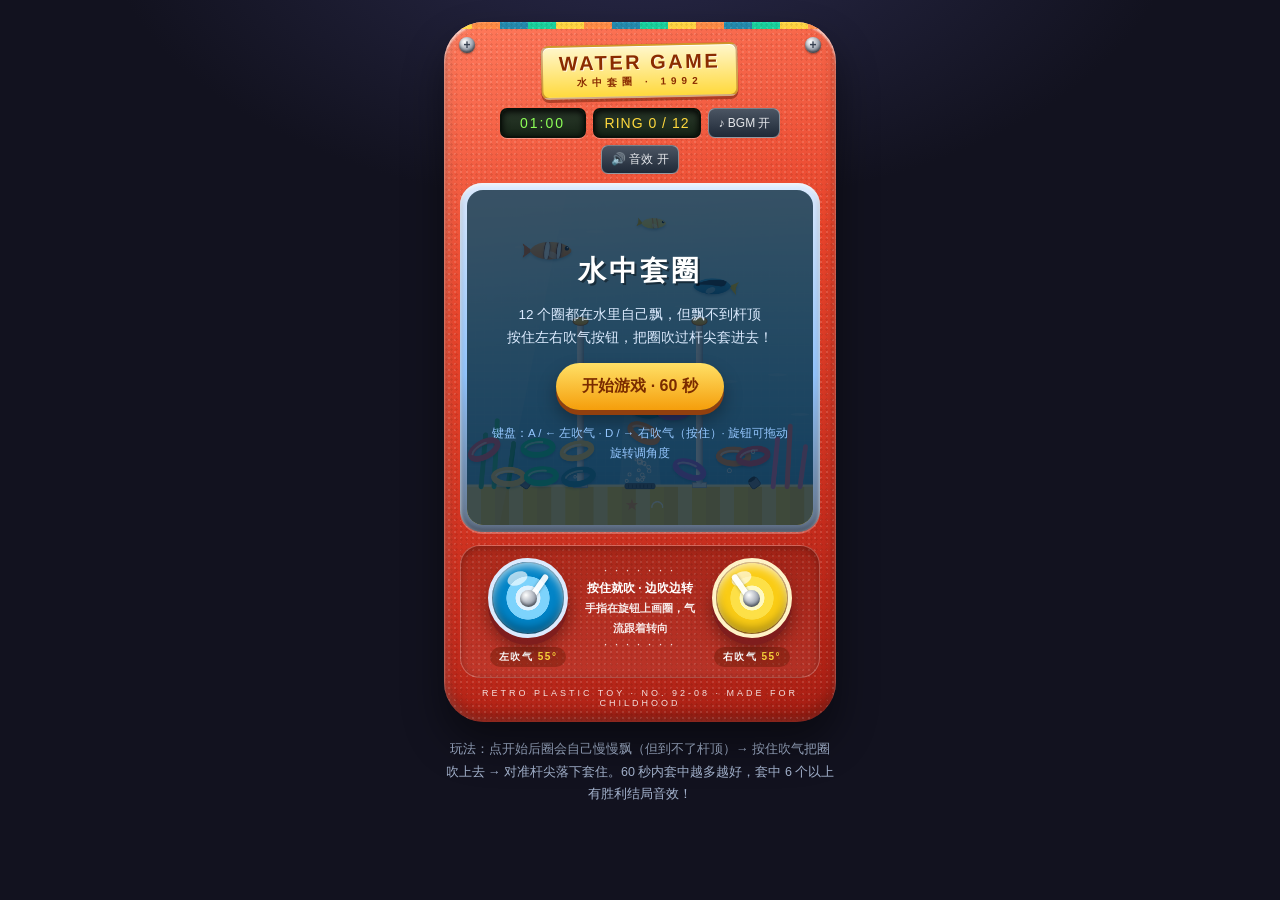
==== index.html @ 5433d4f1 "Add files via upload" ====
<!DOCTYPE html>
<html lang="zh-CN">
<head>
<meta charset="UTF-8" />
<meta name="viewport" content="width=device-width, initial-scale=1.0, maximum-scale=1.0, user-scalable=no" />
<title>Water Ring Toss · 水中套圈游戏机</title>
<meta name="description" content="A retro handheld water ring toss game. 60 seconds, 12 rings, tropical fish, BGM and sound effects. Pure HTML/CSS/JS." />
<link rel="stylesheet" href="style.css" />
</head>
<body>
  <main class="machine" id="machine">
    <div class="rainbow"></div>
    <div class="grain"></div>
    <div class="screw tl">+</div>
    <div class="screw tr">+</div>

    <header class="plate-wrap">
      <div class="plate">
        <div class="plate-title">WATER GAME</div>
        <div class="plate-sub">水中套圈 · 1992</div>
      </div>
      <div class="hud">
        <div class="lcd" id="timer">01:00</div>
        <div class="lcd gold" id="score">RING 0 / 12</div>
        <button class="bgm-btn" id="bgmBtn" type="button">♪ BGM 开</button>
        <button class="bgm-btn" id="sfxBtn" type="button">🔊 音效 开</button>
        <button class="sound-btn" id="soundBtn" type="button">🔊 点我开启声音</button>
      </div>
    </header>

    <section class="tank-bezel">
      <div class="tank-wrap">
        <canvas id="game" width="640" height="620"></canvas>
        <div class="overlay" id="overlay">
          <h2 id="ovTitle">水中套圈</h2>
          <p id="ovText">12 个圈都在水里自己飘，但飘不到杆顶<br/>按住左右吹气按钮，把圈吹过杆尖套进去！</p>
          <button id="startBtn" type="button">开始游戏 · 60 秒</button>
          <p class="ov-small">键盘：A / ← 左吹气 · D / → 右吹气（按住）· 旋钮可拖动旋转调角度</p>
        </div>
      </div>
    </section>

    <section class="pump-panel">
      <div class="pump-side">
        <button class="pump blue" id="leftBtn" type="button" aria-label="左吹气旋钮"><span class="needle" id="leftNeedle"></span><span class="hub"></span></button>
        <span class="pump-label">左吹气 <b id="leftAngle">55°</b></span>
      </div>
      <div class="pump-mid">
        <div class="dots">· · · · · · ·</div>
        <p>按住就吹 · 边吹边转<br/><small>手指在旋钮上画圈，气流跟着转向</small></p>
        <div class="dots">· · · · · · ·</div>
      </div>
      <div class="pump-side">
        <button class="pump yellow" id="rightBtn" type="button" aria-label="右吹气旋钮"><span class="needle" id="rightNeedle"></span><span class="hub"></span></button>
        <span class="pump-label">右吹气 <b id="rightAngle">55°</b></span>
      </div>
    </section>

    <footer class="foot">RETRO PLASTIC TOY · NO. 92-08 · MADE FOR CHILDHOOD</footer>
  </main>

  <p class="hint">玩法：点开始后圈会自己慢慢飘（但到不了杆顶）→ 按住吹气把圈吹上去 → 对准杆尖落下套住。60 秒内套中越多越好，套中 6 个以上有胜利结局音效！</p>

<script src="script.js"></script>
</body>
</html>
---- style.css ----
* { box-sizing: border-box; margin: 0; padding: 0; -webkit-tap-highlight-color: transparent; }
body {
  font-family: ui-monospace, Menlo, Consolas, "PingFang SC", "Microsoft YaHei", sans-serif;
  background: radial-gradient(900px 500px at 50% -10%, #2b2b4d 0%, #12121f 60%);
  min-height: 100vh; display: flex; flex-direction: column; align-items: center;
  padding: 22px 12px 34px; color: #fff;
}
.machine {
  width: 392px; max-width: 96vw; position: relative; border-radius: 40px;
  padding: 16px 16px 14px; overflow: hidden; color: #fff;
  background: linear-gradient(165deg, #ff7a5c 0%, #e8452c 38%, #c92f1f 72%, #a81f14 100%);
  box-shadow: 0 22px 40px rgba(0,0,0,.45), inset 0 3px 2px rgba(255,255,255,.65),
    inset 0 -8px 14px rgba(0,0,0,.28), inset 3px 0 8px rgba(255,255,255,.18);
}
.rainbow { position: absolute; left: 0; right: 0; top: 0; height: 7px; opacity: .92;
  background: repeating-linear-gradient(90deg, #ffd93d 0 28px, #ff8c42 28px 56px, #118ab2 56px 84px, #06d6a0 84px 112px); }
.grain { position: absolute; inset: 0; opacity: .14; pointer-events: none;
  background-image: radial-gradient(rgba(60,10,0,.7) 1px, transparent 1.3px), radial-gradient(rgba(255,255,255,.85) .8px, transparent 1.2px);
  background-size: 5px 5px, 6px 6px; background-position: 0 0, 2px 3px; }
.screw { position: absolute; top: 15px; width: 16px; height: 16px; border-radius: 50%;
  background: radial-gradient(circle at 35% 30%, #fff, #9ca3af 55%, #4b5563);
  color: #374151; font-size: 12px; line-height: 16px; text-align: center; font-weight: 900;
  box-shadow: inset 0 -2px 3px rgba(0,0,0,.5), 0 1px 2px rgba(0,0,0,.4); z-index: 3; }
.screw.tl { left: 15px; } .screw.tr { right: 15px; }

.plate-wrap { position: relative; text-align: center; padding-top: 6px; z-index: 2; }
.plate { display: inline-block; background: linear-gradient(180deg, #fff7cc, #ffd93d);
  color: #8a2b00; border: 2px solid rgba(120,30,0,.35); border-radius: 8px; padding: 6px 16px 7px;
  box-shadow: 0 3px 0 rgba(90,20,0,.45), inset 0 1px 0 #fff; transform: rotate(-1.2deg); }
.plate-title { font-weight: 900; letter-spacing: 2.5px; font-size: 20px; line-height: 1; text-shadow: 1px 1px 0 rgba(255,255,255,.7); }
.plate-sub { font-size: 10px; letter-spacing: 5px; margin-top: 3px; font-weight: 700; }
.hud { display: flex; justify-content: center; gap: 7px; margin: 10px 0 9px; flex-wrap: wrap; }
.lcd { background: linear-gradient(180deg, #2b3a2b, #162416); color: #8dff57; border: 2px solid #0b120b;
  border-radius: 7px; padding: 5px 10px; font-size: 14px; letter-spacing: 2px;
  box-shadow: inset 0 2px 7px #000, 0 1px 0 rgba(255,255,255,.35); min-width: 86px; }
.lcd.gold { color: #ffd93d; letter-spacing: 1px; }
.lcd.warn { color: #ff5a4e; }
.bgm-btn { background: linear-gradient(180deg, #4b5563, #1f2937); color: #e5e7eb; border: 1px solid rgba(255,255,255,.4);
  border-radius: 7px; padding: 5px 9px; font-size: 12px; cursor: pointer; font-family: inherit; }
.bgm-btn.off { opacity: .55; }
.sound-btn { background: linear-gradient(180deg, #fde047, #f59e0b); color: #451a03; border: 2px solid #fff7cc;
  border-radius: 7px; padding: 5px 10px; font-size: 12px; font-weight: bold; cursor: pointer; font-family: inherit;
  animation: soundPulse 1.2s ease-in-out infinite; }
@keyframes soundPulse { 0%, 100% { transform: scale(1); } 50% { transform: scale(1.06); } }

.tank-bezel { position: relative; z-index: 2; background: linear-gradient(180deg, #dbeafe, #93c5fd 55%, #64748b);
  border-radius: 22px; padding: 7px;
  box-shadow: inset 0 2px 4px rgba(255,255,255,.9), inset 0 -3px 6px rgba(0,0,0,.35), 0 2px 0 rgba(255,255,255,.25); }
.tank-wrap { position: relative; border-radius: 16px; overflow: hidden; box-shadow: inset 0 4px 14px rgba(0,60,110,.35); }
canvas { display: block; width: 100%; height: auto; touch-action: none; }

.overlay { position: absolute; inset: 0; background: rgba(8, 35, 58, .78);
  display: flex; flex-direction: column; align-items: center; justify-content: center;
  gap: 13px; text-align: center; padding: 22px; z-index: 5; }
.overlay.hidden { display: none; }
.overlay h2 { font-size: 28px; letter-spacing: 3px; text-shadow: 2px 2px 0 rgba(0,0,0,.4); }
.overlay p { font-size: 13.5px; line-height: 1.75; color: #dbeafe; }
.overlay .ov-small { font-size: 11.5px; color: #93c5fd; }
.overlay button { background: linear-gradient(180deg, #ffe066, #f59e0b); color: #7a2b00; border: none;
  border-radius: 999px; padding: 13px 26px; font-size: 16px; font-weight: 900; cursor: pointer;
  box-shadow: 0 5px 0 #92400e, 0 10px 18px rgba(0,0,0,.35); font-family: inherit; }
.overlay button:active { transform: translateY(3px); box-shadow: 0 2px 0 #92400e; }

.pump-panel { position: relative; z-index: 2; margin-top: 13px;
  background: linear-gradient(180deg, rgba(0,0,0,.16), rgba(255,255,255,.07));
  border: 1.5px solid rgba(255,255,255,.22); border-radius: 20px; padding: 12px 12px 10px;
  box-shadow: inset 0 2px 7px rgba(0,0,0,.28); display: flex; justify-content: space-between; align-items: flex-start; }
.pump-side { text-align: center; }
.pump { width: 80px; height: 80px; border-radius: 50%; cursor: pointer; position: relative;
  touch-action: none; user-select: none; -webkit-user-select: none; }
.pump::after { content: ""; position: absolute; left: 15px; top: 10px; width: 21px; height: 13px;
  border-radius: 50%; background: rgba(255,255,255,.65); transform: rotate(-24deg); }
.pump .needle { position: absolute; left: 50%; top: 7px; width: 6px; height: 31px; margin-left: -3px;
  border-radius: 999px; background: rgba(255,255,255,.92); box-shadow: 0 1px 3px rgba(0,0,0,.35);
  transform-origin: 50% 33px; transform: rotate(35deg); pointer-events: none; z-index: 2;
  transition: transform 70ms linear; }
.pump .hub { position: absolute; left: 50%; top: 50%; width: 17px; height: 17px; margin: -8.5px 0 0 -8.5px;
  border-radius: 50%; background: radial-gradient(circle at 35% 30%, #fff, #9ca3af 60%, #4b5563);
  box-shadow: inset 0 -2px 3px rgba(0,0,0,.4); pointer-events: none; z-index: 3; }
.pump-label b { color: #ffd93d; }
.pump.blue { background: radial-gradient(circle, #e0f2fe 0 24%, #7dd3fc 25% 42%, #0284c7 43% 68%, #075985 69%);
  box-shadow: 0 7px 0 #7f1d1d, 0 12px 16px rgba(0,0,0,.35), inset 0 4px 8px rgba(255,255,255,.65), inset 0 -6px 10px rgba(0,0,0,.35);
  border: 4px solid #dbeafe; }
.pump.yellow { background: radial-gradient(circle, #fef9c3 0 24%, #fde047 25% 42%, #facc15 43% 68%, #a16207 69%);
  box-shadow: 0 7px 0 #7f1d1d, 0 12px 16px rgba(0,0,0,.35), inset 0 4px 8px rgba(255,255,255,.7), inset 0 -6px 10px rgba(0,0,0,.3);
  border: 4px solid #fef3c7; }
.pump.pressed { transform: translateY(5px); }
.pump.blue.pressed { box-shadow: 0 2px 0 #7f1d1d, inset 0 4px 8px rgba(255,255,255,.65); }
.pump.yellow.pressed { box-shadow: 0 2px 0 #7f1d1d, inset 0 4px 8px rgba(255,255,255,.7); }
.pump-label { display: inline-block; font-size: 10px; font-weight: 900; letter-spacing: 1.5px; margin-top: 9px;
  background: rgba(90,20,0,.35); padding: 3px 9px; border-radius: 999px; }
.pump-mid { text-align: center; font-size: 12px; font-weight: 800; line-height: 1.65; padding-top: 6px; }
.pump-mid small { font-weight: 600; opacity: .9; font-size: 11px; }
.pump-mid .dots { letter-spacing: 3px; font-size: 9px; opacity: .85; }

.foot { position: relative; z-index: 2; text-align: center; margin-top: 10px; font-size: 9px; letter-spacing: 3px; opacity: .85; }
.hint { max-width: 392px; margin-top: 16px; font-size: 12.5px; line-height: 1.8; color: #a5b4cf; text-align: center; }
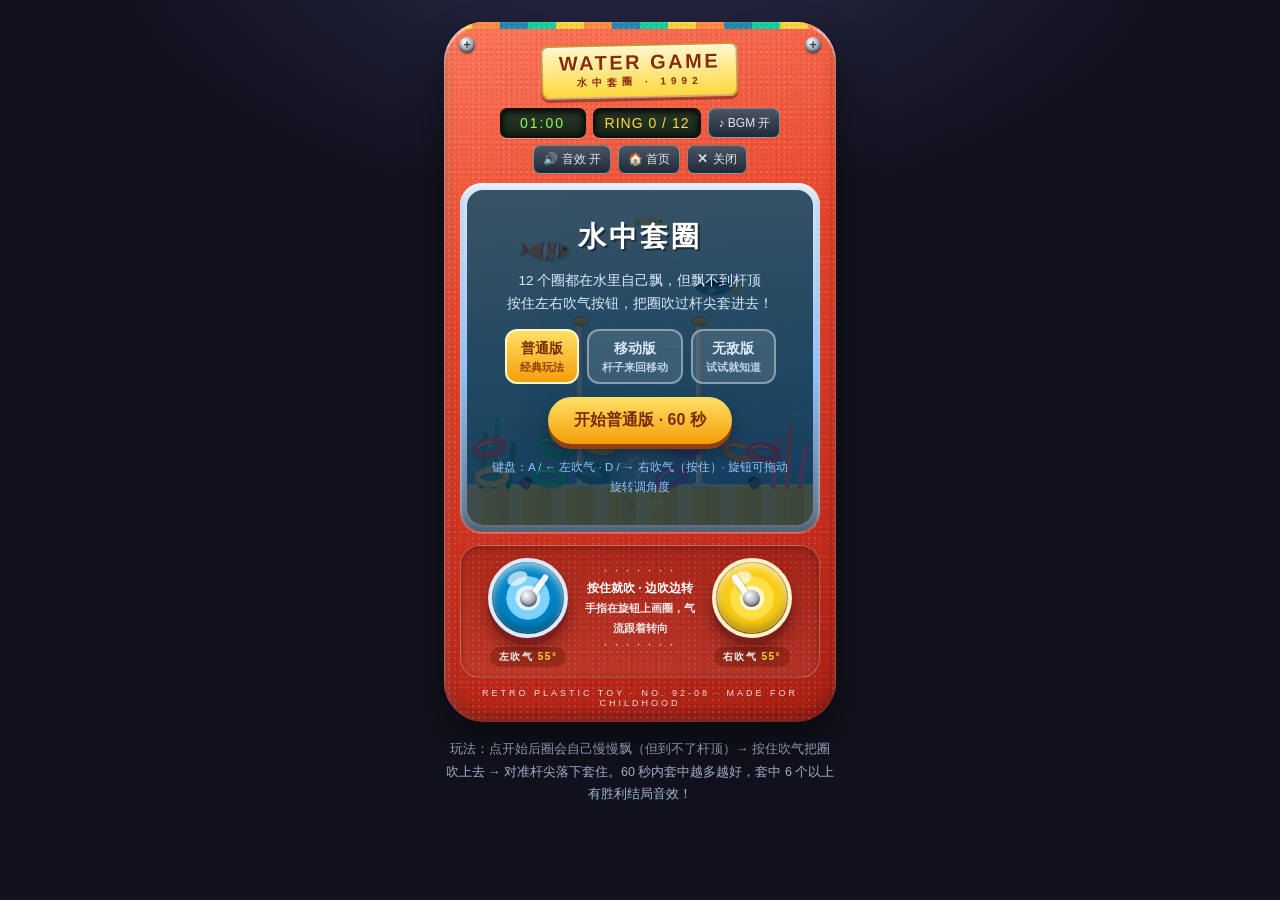
==== commit a7893af3: "Add files via upload" ====
--- a/index.html
+++ b/index.html
@@ -24,6 +24,8 @@
         <div class="lcd gold" id="score">RING 0 / 12</div>
         <button class="bgm-btn" id="bgmBtn" type="button">♪ BGM 开</button>
         <button class="bgm-btn" id="sfxBtn" type="button">🔊 音效 开</button>
+        <button class="bgm-btn" id="homeBtn" type="button">🏠 首页</button>
+        <button class="bgm-btn" id="closeBtn" type="button">✕ 关闭</button>
         <button class="sound-btn" id="soundBtn" type="button">🔊 点我开启声音</button>
       </div>
     </header>
@@ -34,7 +36,12 @@
         <div class="overlay" id="overlay">
           <h2 id="ovTitle">水中套圈</h2>
           <p id="ovText">12 个圈都在水里自己飘，但飘不到杆顶<br/>按住左右吹气按钮，把圈吹过杆尖套进去！</p>
-          <button id="startBtn" type="button">开始游戏 · 60 秒</button>
+          <div class="mode-row" id="modeRow">
+            <button class="mode-btn selected" data-mode="normal" type="button">普通版<small>经典玩法</small></button>
+            <button class="mode-btn" data-mode="hard" type="button">移动版<small>杆子来回移动</small></button>
+            <button class="mode-btn" data-mode="easy" type="button">无敌版<small>试试就知道</small></button>
+          </div>
+          <button id="startBtn" type="button">开始普通版 · 60 秒</button>
           <p class="ov-small">键盘：A / ← 左吹气 · D / → 右吹气（按住）· 旋钮可拖动旋转调角度</p>
         </div>
       </div>
@@ -59,7 +66,7 @@
     <footer class="foot">RETRO PLASTIC TOY · NO. 92-08 · MADE FOR CHILDHOOD</footer>
   </main>
 
-  <p class="hint">玩法：点开始后圈会自己慢慢飘（但到不了杆顶）→ 按住吹气把圈吹上去 → 对准杆尖落下套住。60 秒内套中越多越好，套中 6 个以上有胜利结局音效！</p>
+  <p class="hint" id="hint">玩法：点开始后圈会自己慢慢飘（但到不了杆顶）→ 按住吹气把圈吹上去 → 对准杆尖落下套住。60 秒内套中越多越好，套中 6 个以上有胜利结局音效！</p>
 
 <script src="script.js"></script>
 </body>
--- a/style.css
+++ b/style.css
@@ -1,4 +1,7 @@
 * { box-sizing: border-box; margin: 0; padding: 0; -webkit-tap-highlight-color: transparent; }
+/* Nothing in this game is selectable: long-pressing anywhere must never
+   pop the iOS/Android copy-paste menu while playing. */
+html, body { -webkit-user-select: none; user-select: none; -webkit-touch-callout: none; }
 body {
   font-family: ui-monospace, Menlo, Consolas, "PingFang SC", "Microsoft YaHei", sans-serif;
   background: radial-gradient(900px 500px at 50% -10%, #2b2b4d 0%, #12121f 60%);
@@ -95,3 +98,11 @@
 
 .foot { position: relative; z-index: 2; text-align: center; margin-top: 10px; font-size: 9px; letter-spacing: 3px; opacity: .85; }
 .hint { max-width: 392px; margin-top: 16px; font-size: 12.5px; line-height: 1.8; color: #a5b4cf; text-align: center; }
+
+.mode-row { display: flex; gap: 8px; justify-content: center; flex-wrap: wrap; }
+.overlay .mode-btn { background: rgba(255,255,255,.12); color: #dbeafe; border: 2px solid rgba(255,255,255,.4);
+  border-radius: 12px; padding: 8px 13px; font-size: 14px; font-weight: 900; cursor: pointer; font-family: inherit;
+  line-height: 1.35; box-shadow: none; }
+.overlay .mode-btn small { display: block; font-size: 10.5px; font-weight: 600; opacity: .85; margin-top: 2px; }
+.overlay .mode-btn.selected { background: linear-gradient(180deg, #ffe066, #f59e0b); color: #7a2b00; border-color: #fff7cc; }
+.overlay .mode-btn:active { transform: translateY(0); }
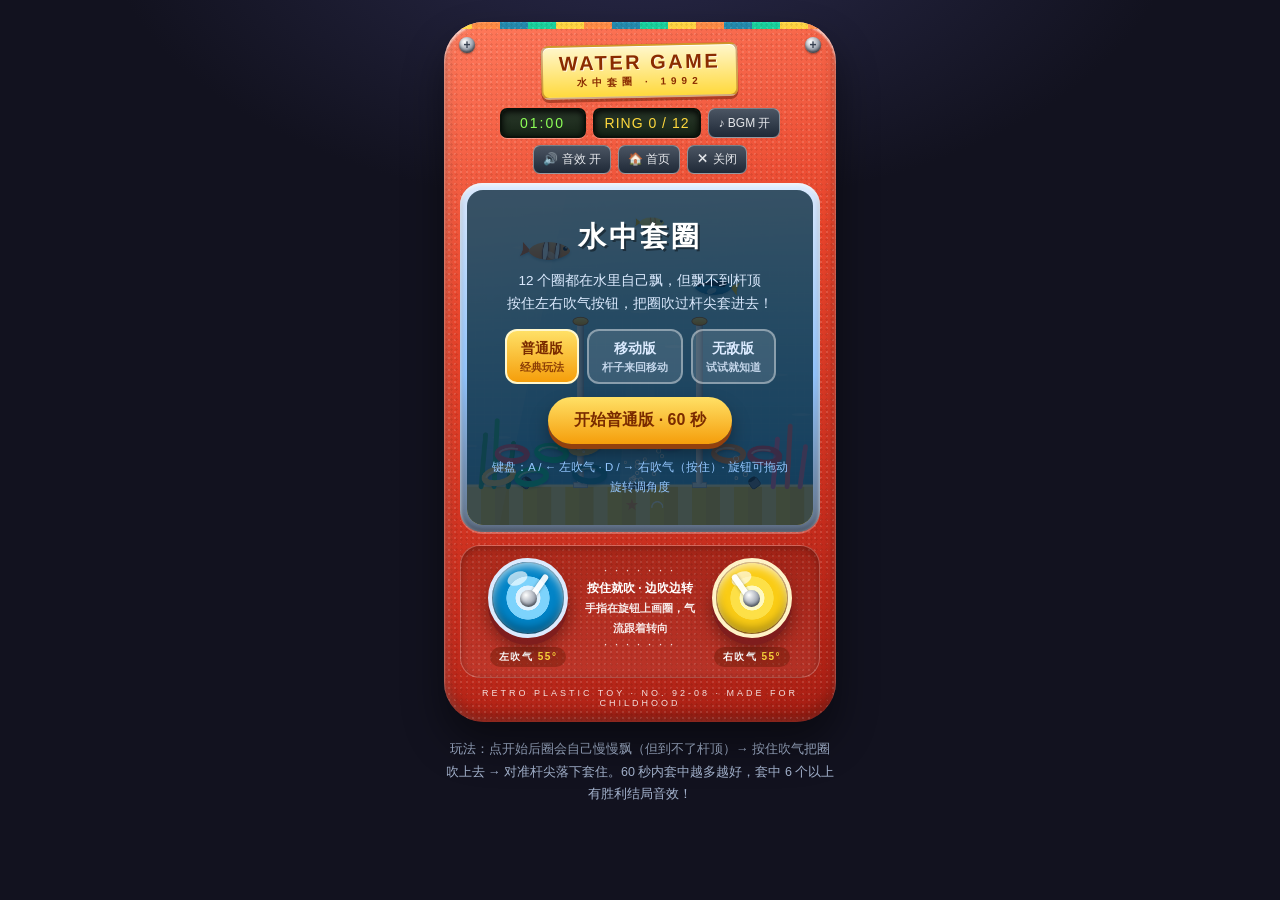
==== commit adae5854: "Add files via upload" ====
--- a/index.html
+++ b/index.html
@@ -5,7 +5,7 @@
 <meta name="viewport" content="width=device-width, initial-scale=1.0, maximum-scale=1.0, user-scalable=no" />
 <title>Water Ring Toss · 水中套圈游戏机</title>
 <meta name="description" content="A retro handheld water ring toss game. 60 seconds, 12 rings, tropical fish, BGM and sound effects. Pure HTML/CSS/JS." />
-<link rel="stylesheet" href="style.css" />
+<link rel="stylesheet" href="style.css?v=8.3" />
 </head>
 <body>
   <main class="machine" id="machine">
@@ -68,6 +68,6 @@
 
   <p class="hint" id="hint">玩法：点开始后圈会自己慢慢飘（但到不了杆顶）→ 按住吹气把圈吹上去 → 对准杆尖落下套住。60 秒内套中越多越好，套中 6 个以上有胜利结局音效！</p>
 
-<script src="script.js"></script>
+<script src="script.js?v=8.3"></script>
 </body>
 </html>
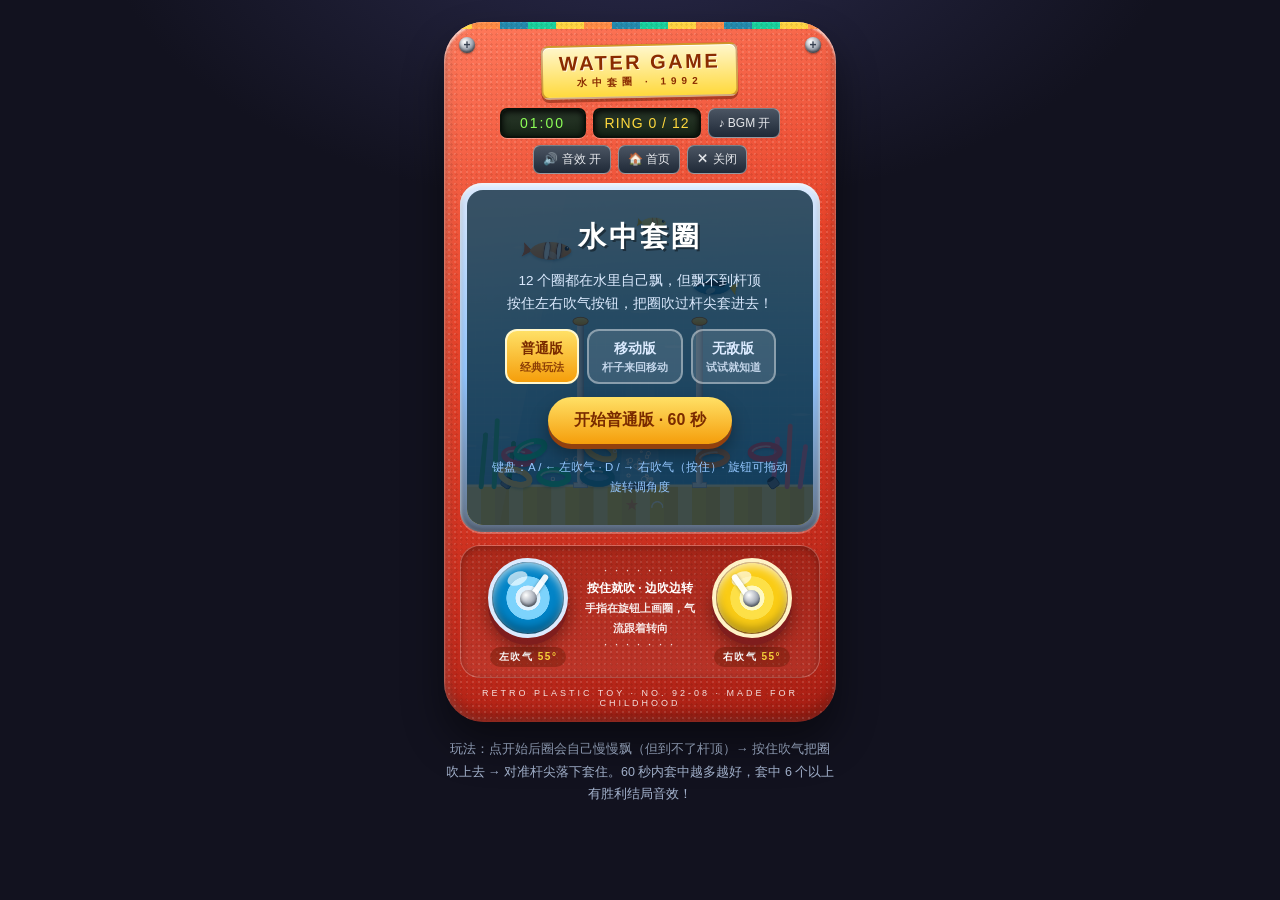
==== commit f1e6be4a: "Add files via upload" ====
--- a/index.html
+++ b/index.html
@@ -5,7 +5,7 @@
 <meta name="viewport" content="width=device-width, initial-scale=1.0, maximum-scale=1.0, user-scalable=no" />
 <title>Water Ring Toss · 水中套圈游戏机</title>
 <meta name="description" content="A retro handheld water ring toss game. 60 seconds, 12 rings, tropical fish, BGM and sound effects. Pure HTML/CSS/JS." />
-<link rel="stylesheet" href="style.css?v=8.3" />
+<link rel="stylesheet" href="style.css?v=8.4" />
 </head>
 <body>
   <main class="machine" id="machine">
@@ -68,6 +68,6 @@
 
   <p class="hint" id="hint">玩法：点开始后圈会自己慢慢飘（但到不了杆顶）→ 按住吹气把圈吹上去 → 对准杆尖落下套住。60 秒内套中越多越好，套中 6 个以上有胜利结局音效！</p>
 
-<script src="script.js?v=8.3"></script>
+<script src="script.js?v=8.4"></script>
 </body>
 </html>
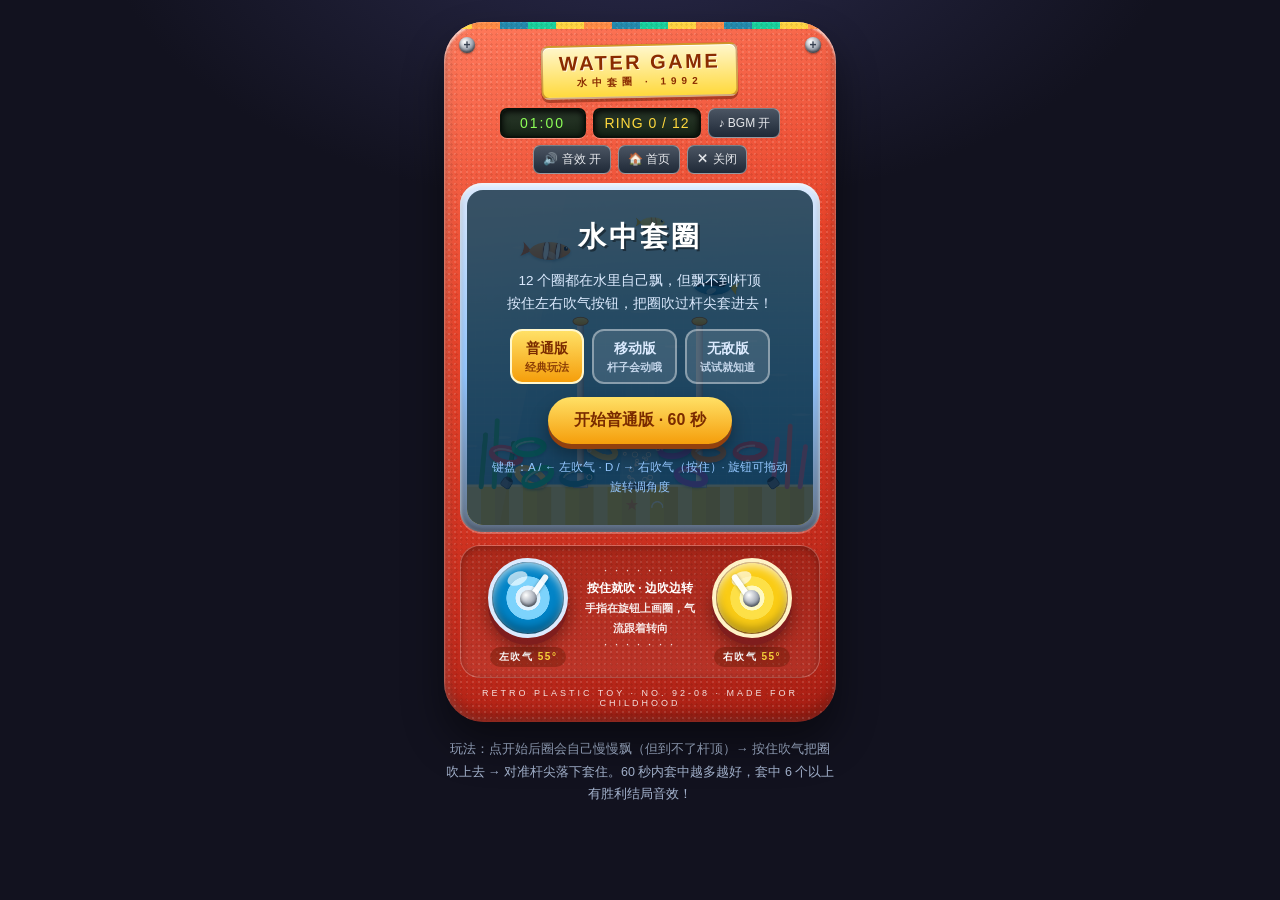
==== commit ce0997b2: "Add files via upload" ====
--- a/index.html
+++ b/index.html
@@ -5,7 +5,7 @@
 <meta name="viewport" content="width=device-width, initial-scale=1.0, maximum-scale=1.0, user-scalable=no" />
 <title>Water Ring Toss · 水中套圈游戏机</title>
 <meta name="description" content="A retro handheld water ring toss game. 60 seconds, 12 rings, tropical fish, BGM and sound effects. Pure HTML/CSS/JS." />
-<link rel="stylesheet" href="style.css?v=8.4" />
+<link rel="stylesheet" href="style.css?v=8.5" />
 </head>
 <body>
   <main class="machine" id="machine">
@@ -38,7 +38,7 @@
           <p id="ovText">12 个圈都在水里自己飘，但飘不到杆顶<br/>按住左右吹气按钮，把圈吹过杆尖套进去！</p>
           <div class="mode-row" id="modeRow">
             <button class="mode-btn selected" data-mode="normal" type="button">普通版<small>经典玩法</small></button>
-            <button class="mode-btn" data-mode="hard" type="button">移动版<small>杆子来回移动</small></button>
+            <button class="mode-btn" data-mode="hard" type="button">移动版<small>杆子会动哦</small></button>
             <button class="mode-btn" data-mode="easy" type="button">无敌版<small>试试就知道</small></button>
           </div>
           <button id="startBtn" type="button">开始普通版 · 60 秒</button>
@@ -68,6 +68,6 @@
 
   <p class="hint" id="hint">玩法：点开始后圈会自己慢慢飘（但到不了杆顶）→ 按住吹气把圈吹上去 → 对准杆尖落下套住。60 秒内套中越多越好，套中 6 个以上有胜利结局音效！</p>
 
-<script src="script.js?v=8.4"></script>
+<script src="script.js?v=8.5"></script>
 </body>
 </html>
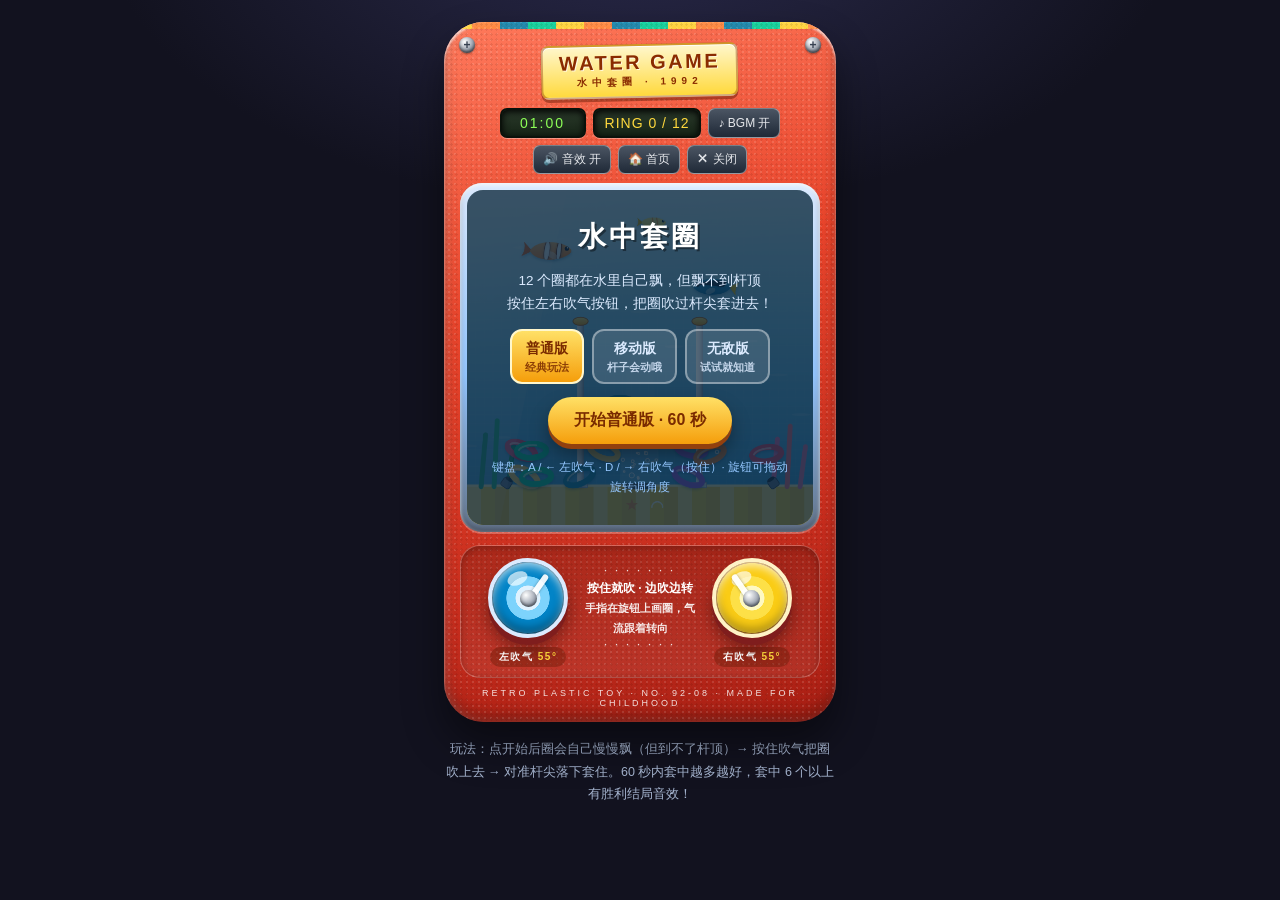
==== commit df91c0ce: "Add files via upload" ====
--- a/index.html
+++ b/index.html
@@ -5,7 +5,7 @@
 <meta name="viewport" content="width=device-width, initial-scale=1.0, maximum-scale=1.0, user-scalable=no" />
 <title>Water Ring Toss · 水中套圈游戏机</title>
 <meta name="description" content="A retro handheld water ring toss game. 60 seconds, 12 rings, tropical fish, BGM and sound effects. Pure HTML/CSS/JS." />
-<link rel="stylesheet" href="style.css?v=8.5" />
+<link rel="stylesheet" href="style.css?v=8.6" />
 </head>
 <body>
   <main class="machine" id="machine">
@@ -68,6 +68,6 @@
 
   <p class="hint" id="hint">玩法：点开始后圈会自己慢慢飘（但到不了杆顶）→ 按住吹气把圈吹上去 → 对准杆尖落下套住。60 秒内套中越多越好，套中 6 个以上有胜利结局音效！</p>
 
-<script src="script.js?v=8.5"></script>
+<script src="script.js?v=8.6"></script>
 </body>
 </html>
